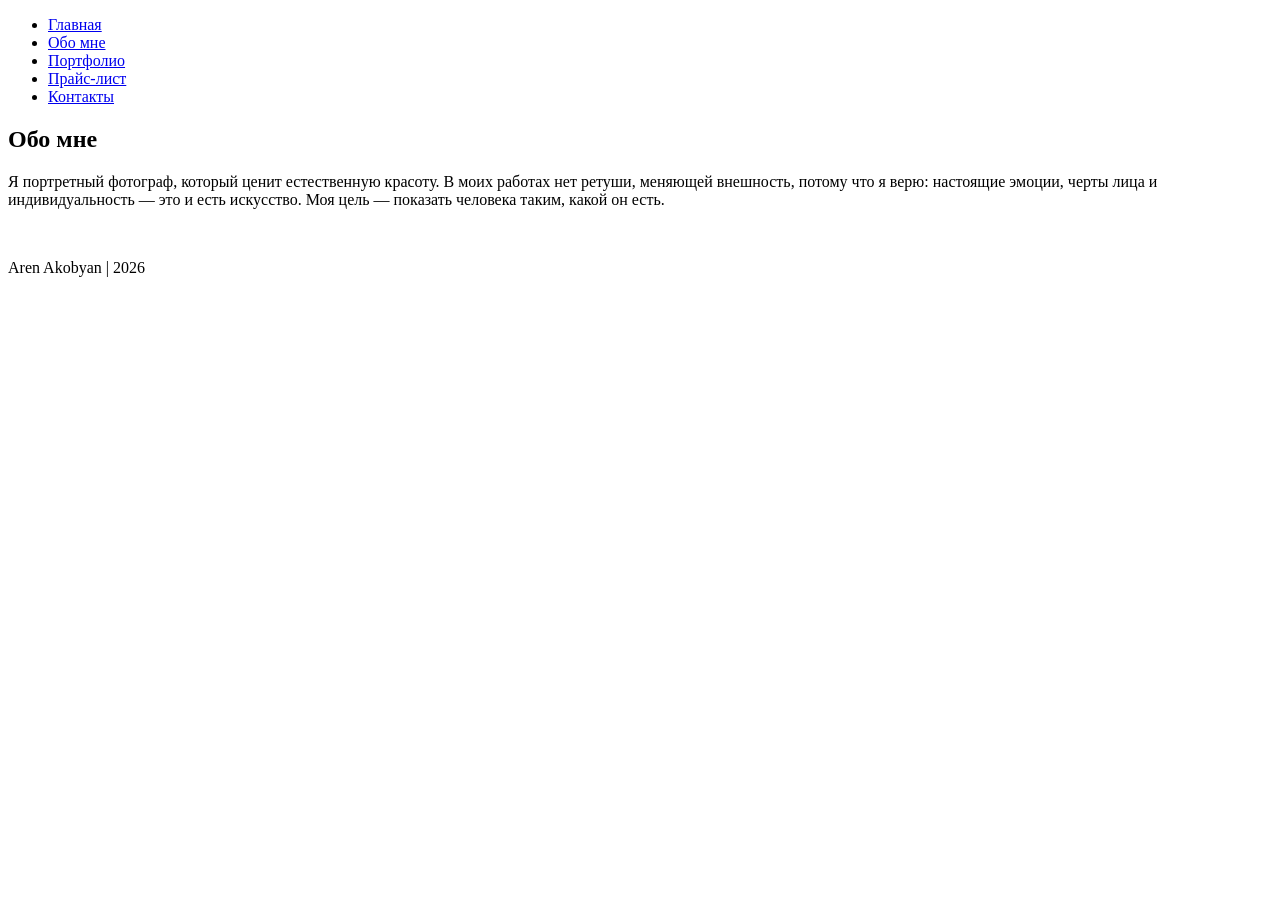
==== about.html @ 8cd1e969 "Add files via upload" ====
<!DOCTYPE html>
<html lang="ru">
<head>
<meta charset="UTF-8">
<meta name="viewport" content="width=device-width, initial-scale=1.0">
<title>Обо мне</title>
<link rel="stylesheet" href="css/style.css">
<link rel="stylesheet"
href="https://cdnjs.cloudflare.com/ajax/libs/font-awesome/6.5.1/css/all.min.css">
</head>
<body>

<nav>
<ul>
<li><a href="index.html">Главная</a></li>
<li><a href="about.html">Обо мне</a></li>
<li><a href="portfolio.html">Портфолио</a></li>
<li><a href="price.html">Прайс-лист</a></li>
<li><a href="contacts.html">Контакты</a></li>
</ul>
</nav>

<section class="about">
<h2 class="section-title">Обо мне</h2>

<div class="about-content">

<div class="about-text">
<p>
Я портретный фотограф, который ценит естественную красоту.
В моих работах нет ретуши, меняющей внешность, потому что я верю:
настоящие эмоции, черты лица и индивидуальность — это и есть искусство.
Моя цель — показать человека таким, какой он есть.
</p>
</div>

<div class="about-image">
<img src="images/about.jpg" alt="">
</div>

</div>
</section>

<footer>
<p>Aren Akobyan | 2026</p>
</footer>

</body>
</html>
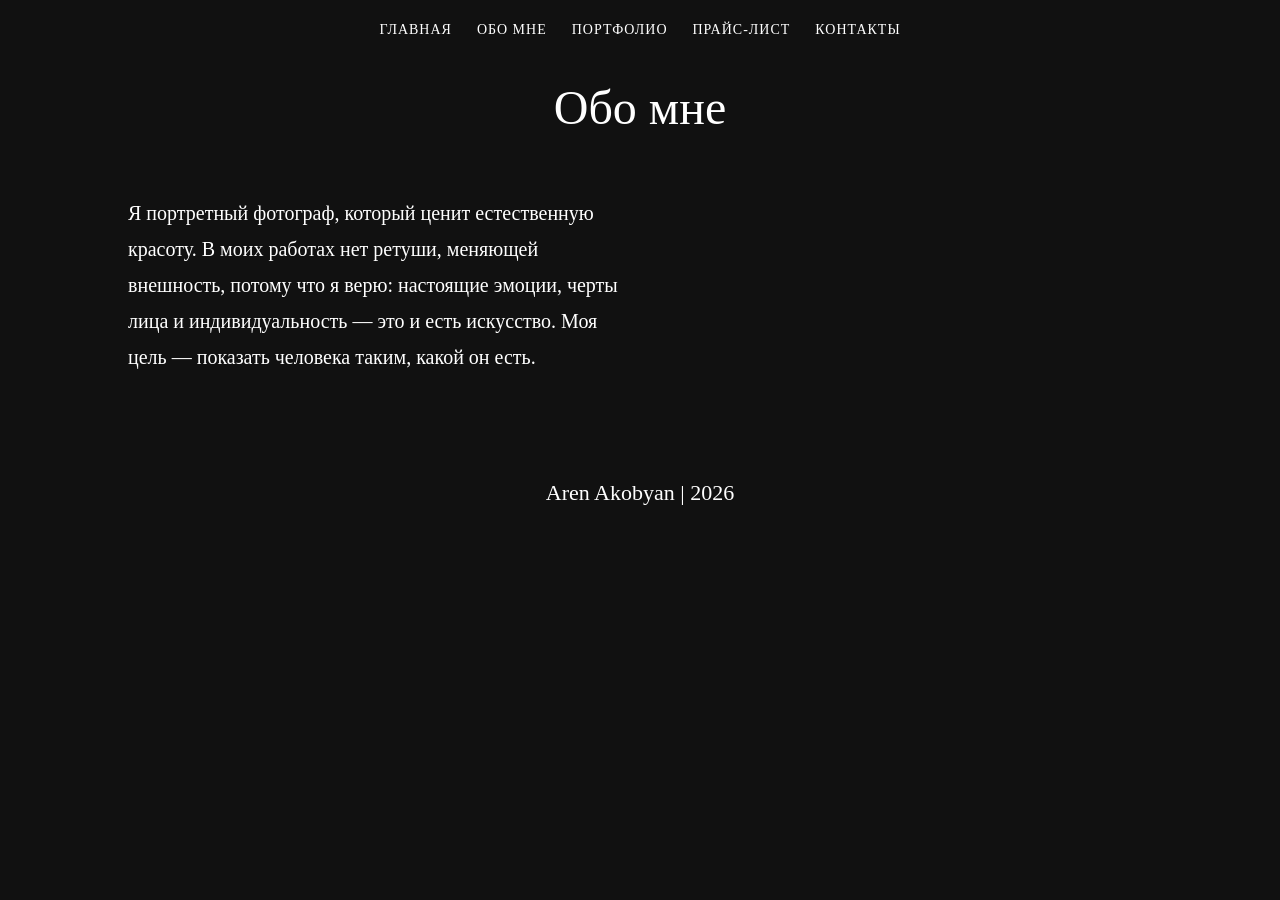
==== commit 146c3a45: "Update about.html" ====
--- a/about.html
+++ b/about.html
@@ -4,7 +4,7 @@
 <meta charset="UTF-8">
 <meta name="viewport" content="width=device-width, initial-scale=1.0">
 <title>Обо мне</title>
-<link rel="stylesheet" href="css/style.css">
+<link rel="stylesheet" href="style.css">
 <link rel="stylesheet"
 href="https://cdnjs.cloudflare.com/ajax/libs/font-awesome/6.5.1/css/all.min.css">
 </head>
@@ -46,4 +46,4 @@
 </footer>
 
 </body>
-</html>+</html>
--- a/style.css
+++ b/style.css
@@ -0,0 +1,252 @@
+@import url('https://fonts.googleapis.com/css2?family=Cormorant+Garamond:wght@300;400;500;600&display=swap');
+
+*{
+margin:0;
+padding:0;
+box-sizing:border-box;
+}
+
+body{
+font-family:'Cormorant Garamond',serif;
+background:#111;
+color:#fff;
+}
+
+nav{
+position:absolute;
+top:20px;
+width:100%;
+z-index:10;
+}
+
+nav ul{
+display:flex;
+justify-content:center;
+gap:25px;
+list-style:none;
+}
+
+nav a{
+color:white;
+text-decoration:none;
+font-size:14px;
+letter-spacing:1px;
+text-transform:uppercase;
+}
+
+.hero{
+height:100vh;
+position:relative;
+overflow:hidden;
+}
+
+.hero-video{
+position:absolute;
+width:100%;
+height:100%;
+object-fit:cover;
+}
+
+.overlay{
+position:absolute;
+width:100%;
+height:100%;
+background:rgba(0,0,0,.35);
+}
+
+.hero-content{
+position:absolute;
+left:8%;
+top:50%;
+transform:translateY(-50%);
+z-index:5;
+}
+
+.hero-content h1{
+font-size:80px;
+font-weight:300;
+line-height:0.9;
+}
+
+.hero-content p{
+margin-top:15px;
+font-size:18px;
+}
+
+.scroll-btn{
+display:inline-flex;
+align-items:center;
+justify-content:center;
+width:35px;
+height:35px;
+border-radius:50%;
+background:white;
+color:black;
+text-decoration:none;
+margin-top:40px;
+font-size:22px;
+}
+
+section{
+padding:80px 10%;
+}
+
+.section-title{
+text-align:center;
+font-size:48px;
+margin-bottom:60px;
+font-weight:300;
+}
+
+.about{
+background:#111;
+}
+
+.about-content{
+display:flex;
+justify-content:space-between;
+align-items:center;
+gap:80px;
+}
+
+.about-text{
+width:50%;
+font-size:20px;
+line-height:1.8;
+}
+
+.about-image{
+width:400px;
+}
+
+.about-image img{
+width:100%;
+}
+
+.portfolio-grid{
+display:grid;
+grid-template-columns:repeat(3,1fr);
+gap:50px;
+}
+
+.portfolio-item img{
+width:100%;
+display:block;
+}
+
+.portfolio-item h3{
+margin-top:15px;
+font-weight:400;
+}
+
+.portfolio-item p{
+font-size:14px;
+}
+
+.portfolio-wide{
+display:grid;
+grid-template-columns:1fr 1fr;
+gap:40px;
+}
+
+.portfolio-wide img{
+width:100%;
+}
+
+.price-grid{
+display:grid;
+grid-template-columns:repeat(4,1fr);
+gap:30px;
+}
+
+.price-card img{
+width:100%;
+height:320px;
+object-fit:cover;
+}
+
+.price-card h3{
+margin:15px 0;
+font-size:22px;
+}
+
+.price-card ul{
+list-style:none;
+line-height:1.8;
+}
+
+.contacts{
+background:#111;
+text-align:center;
+}
+
+.contacts h2{
+font-size:52px;
+font-weight:300;
+margin-bottom:50px;
+}
+
+.contacts-content{
+display:flex;
+justify-content:center;
+align-items:center;
+gap:80px;
+}
+
+.divider{
+width:2px;
+height:150px;
+background:white;
+}
+
+footer{
+text-align:center;
+padding:25px;
+font-size:22px;
+background:#111;
+}
+
+@media(max-width:768px){
+
+.hero-content h1{
+font-size:48px;
+}
+
+.about-content,
+.contacts-content{
+flex-direction:column;
+}
+
+.about-text,
+.about-image{
+width:100%;
+}
+
+.portfolio-grid,
+.price-grid,
+.portfolio-wide{
+grid-template-columns:1fr;
+}
+
+.section-title{
+font-size:34px;
+}
+}
+.contacts i{
+    margin-right:10px;
+    font-size:24px;
+    vertical-align:middle;
+}
+
+.contacts p{
+    margin:15px 0;
+    font-size:24px;
+}
+.contacts a{
+    color:white;
+    text-decoration:none;
+}
+
+.contacts a:hover{
+    opacity:.8;
+}
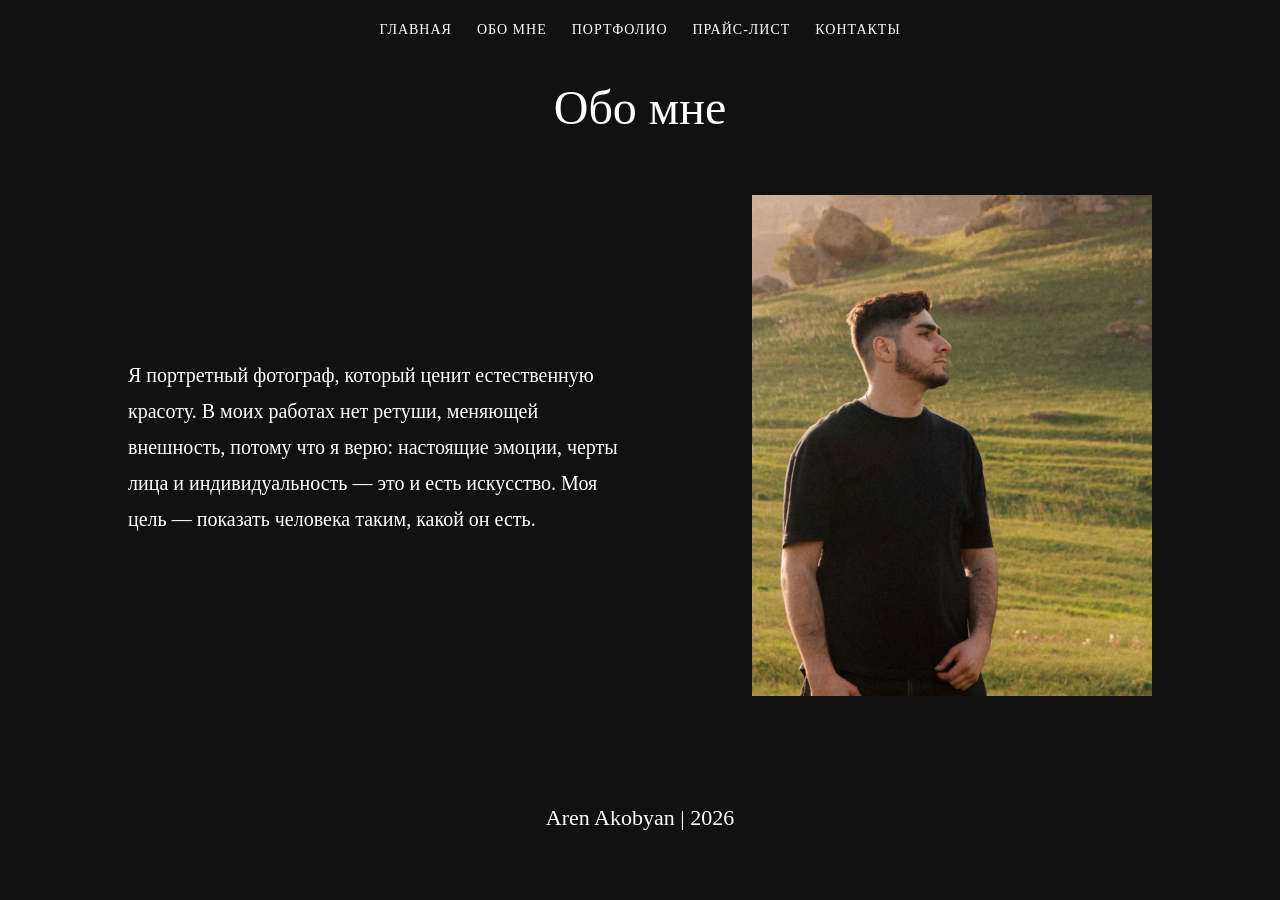
==== commit e3ea549c: "Update about.html" ====
--- a/about.html
+++ b/about.html
@@ -35,7 +35,7 @@
 </div>
 
 <div class="about-image">
-<img src="images/about.jpg" alt="">
+<img src="about.jpg" alt="">
 </div>
 
 </div>
